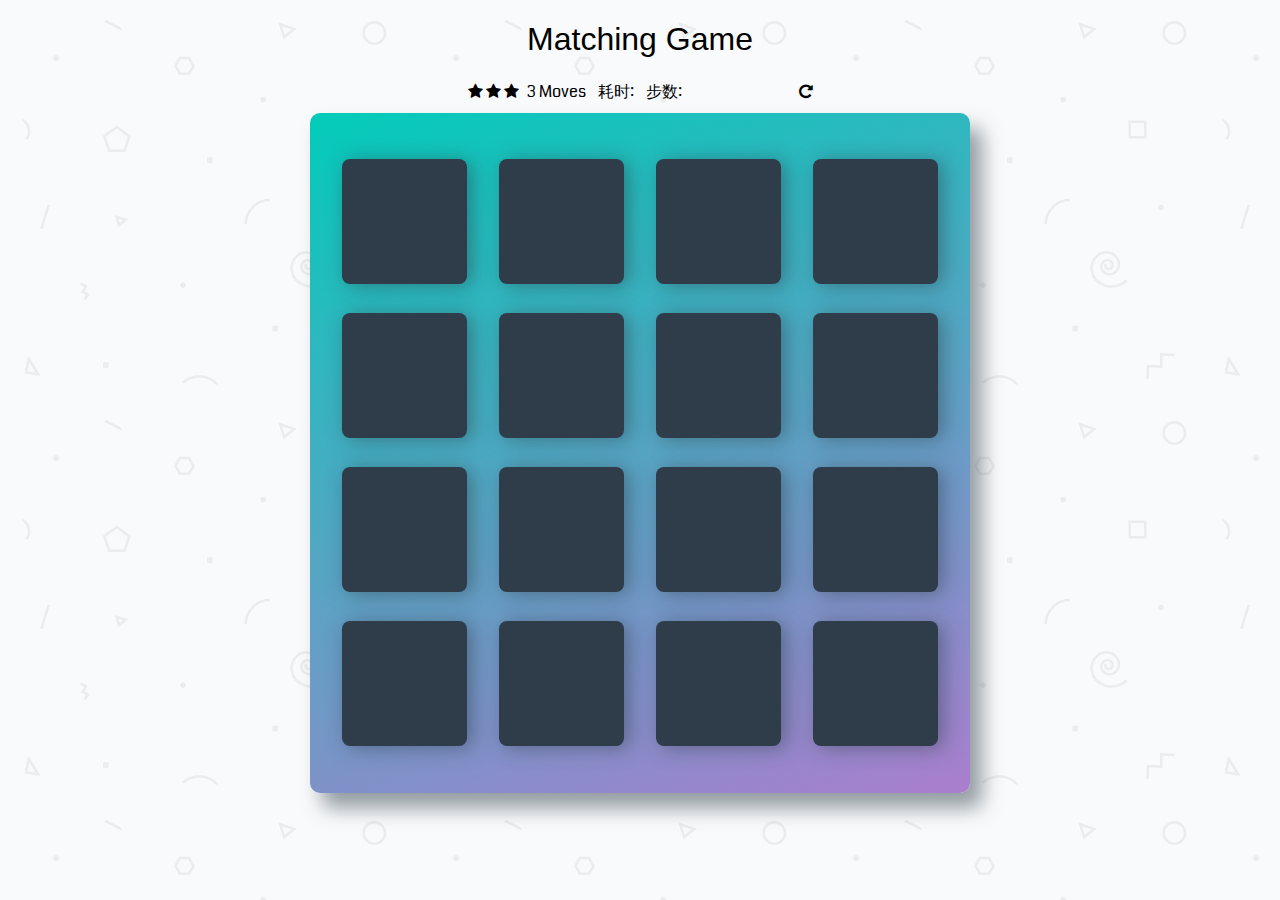
==== index.html @ c34de95b "修复了每次卡片只能点击一次的bug，修复了匹配成功后只能取消绑定点击的第二张卡片的bug" ====
<!doctype html>
<html lang="en">
<head>
    <meta charset="utf-8">
    <title>Matching Game</title>
    <meta name="description" content="">
    <link rel="stylesheet prefetch" href="https://maxcdn.bootstrapcdn.com/font-awesome/4.6.1/css/font-awesome.min.css">
    <link rel="stylesheet prefetch" href="https://fonts.googleapis.com/css?family=Coda">
    <link rel="stylesheet" href="css/app.css">     
</head>
<body>

    <div class="container">
        <header>
            <h1>Matching Game</h1>
        </header>

        <section class="score-panel">
        	<ul class="stars">
        		<li><i class="fa fa-star"></i></li>
        		<li><i class="fa fa-star"></i></li>
        		<li><i class="fa fa-star"></i></li>
        	</ul>
        	<span class="moves">3</span> Moves
            <span class="moves">&nbsp;&nbsp;&nbsp;耗时:</span>
            <span class="moves">&nbsp;&nbsp;&nbsp;步数:</span>  
            <div class="restart">
        		<i class="fa fa-repeat" onclick="reset()"></i>
        	</div>
        </section>

        <ul class="deck">
         
        </ul>
    </div>

    <script src="js/app.js"></script>
</body>
</html>
---- css/app.css ----
html {
    box-sizing: border-box;
}

*,
*::before,
*::after {
    box-sizing: inherit;
}

html,
body {
    width: 100%;
    height: 100%;
    margin: 0;
    padding: 0;
}

body {
    background: #ffffff url('../img/geometry2.png'); /* Background pattern from Subtle Patterns */
    font-family: 'Coda', cursive;
}

.container {
    display: flex;
    justify-content: center;
    align-items: center;
    flex-direction: column;
}

h1 {
    font-family: 'Open Sans', sans-serif;
    font-weight: 300;
}

/*
 * Styles for the deck of cards
 */

.deck {
    width: 660px;
    min-height: 680px;
    background: linear-gradient(160deg, #02ccba 0%, #aa7ecd 100%);
    padding: 32px;
    border-radius: 10px;
    box-shadow: 12px 15px 20px 0 rgba(46, 61, 73, 0.5);
    display: flex;
    flex-wrap: wrap;
    justify-content: space-between;
    align-items: center;
    margin: 0 0 3em;
}

.deck .card {
    height: 125px;
    width: 125px;
    background: #2e3d49;
    font-size: 0;
    color: #ffffff;
    border-radius: 8px;
    cursor: pointer;
    display: flex;
    justify-content: center;
    align-items: center;
    box-shadow: 5px 2px 20px 0 rgba(46, 61, 73, 0.5);
}

.deck .card.open {
    transform: rotateY(0);
    background: #02b3e4;
    cursor: default;
}
.deck .card.error {
    transform: rotateY(0);
    background: red;
    cursor: default;
}

.deck .card.show {
    font-size: 33px;
}

.deck .card.match {
    cursor: default;
    background: #02ccba;
    font-size: 33px;
}

/*
 * Styles for the Score Panel
 */

.score-panel {
    text-align: left;
    width: 345px;
    margin-bottom: 10px;
}

.score-panel .stars {
    margin: 0;
    padding: 0;
    display: inline-block;
    margin: 0 5px 0 0;
}

.score-panel .stars li {
    list-style: none;
    display: inline-block;
}

.score-panel .restart {
    float: right;
    cursor: pointer;
}
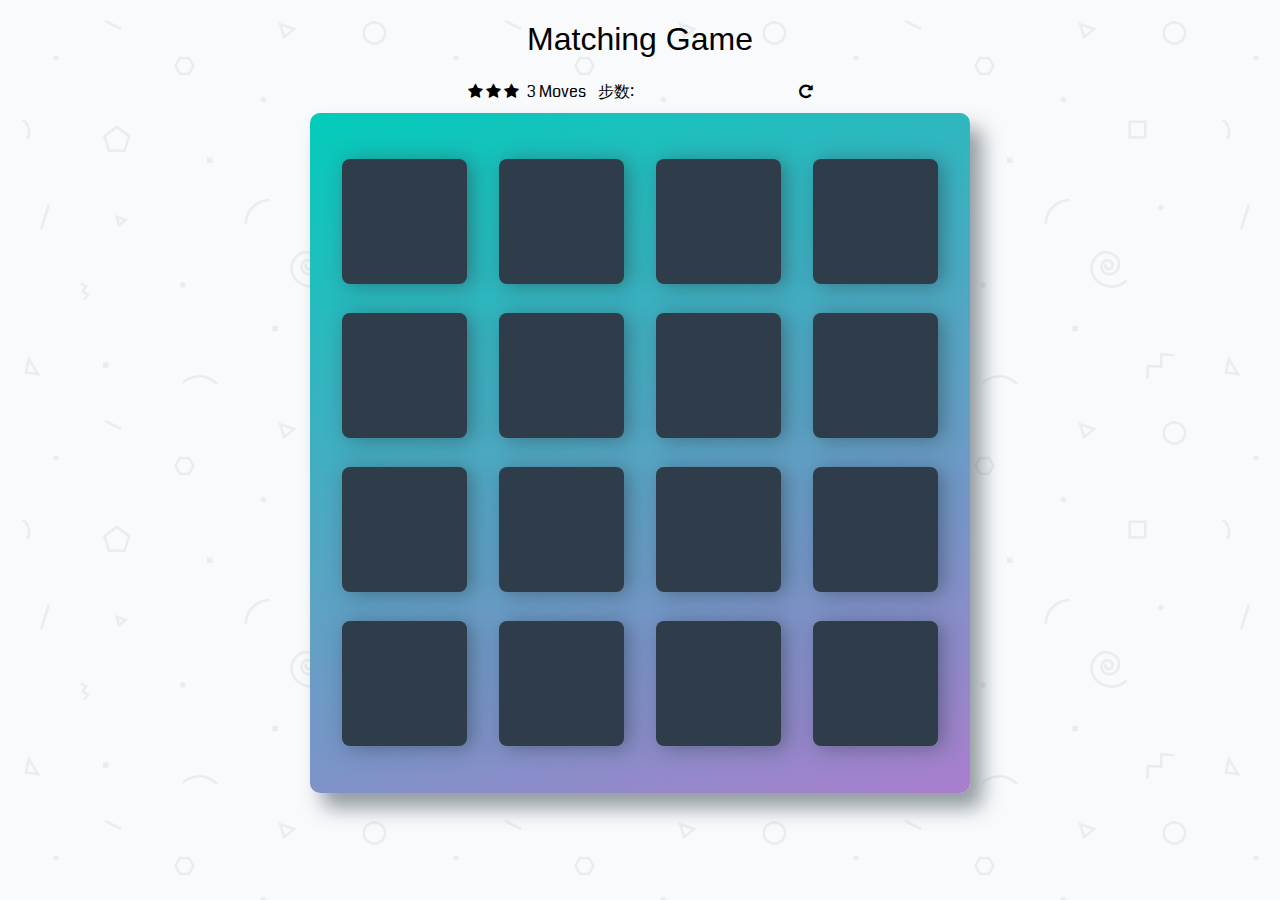
==== commit 39b651e7: "添加了计算步数的功能，每点击两次不同卡片算一步" ====
--- a/index.html
+++ b/index.html
@@ -22,8 +22,8 @@
         		<li><i class="fa fa-star"></i></li>
         	</ul>
         	<span class="moves">3</span> Moves
-            <span class="moves">&nbsp;&nbsp;&nbsp;耗时:</span>
-            <span class="moves">&nbsp;&nbsp;&nbsp;步数:</span>  
+            <span class="moves">&nbsp;&nbsp;&nbsp;步数:</span>
+            <span id="steps"></span>  
             <div class="restart">
         		<i class="fa fa-repeat" onclick="reset()"></i>
         	</div>
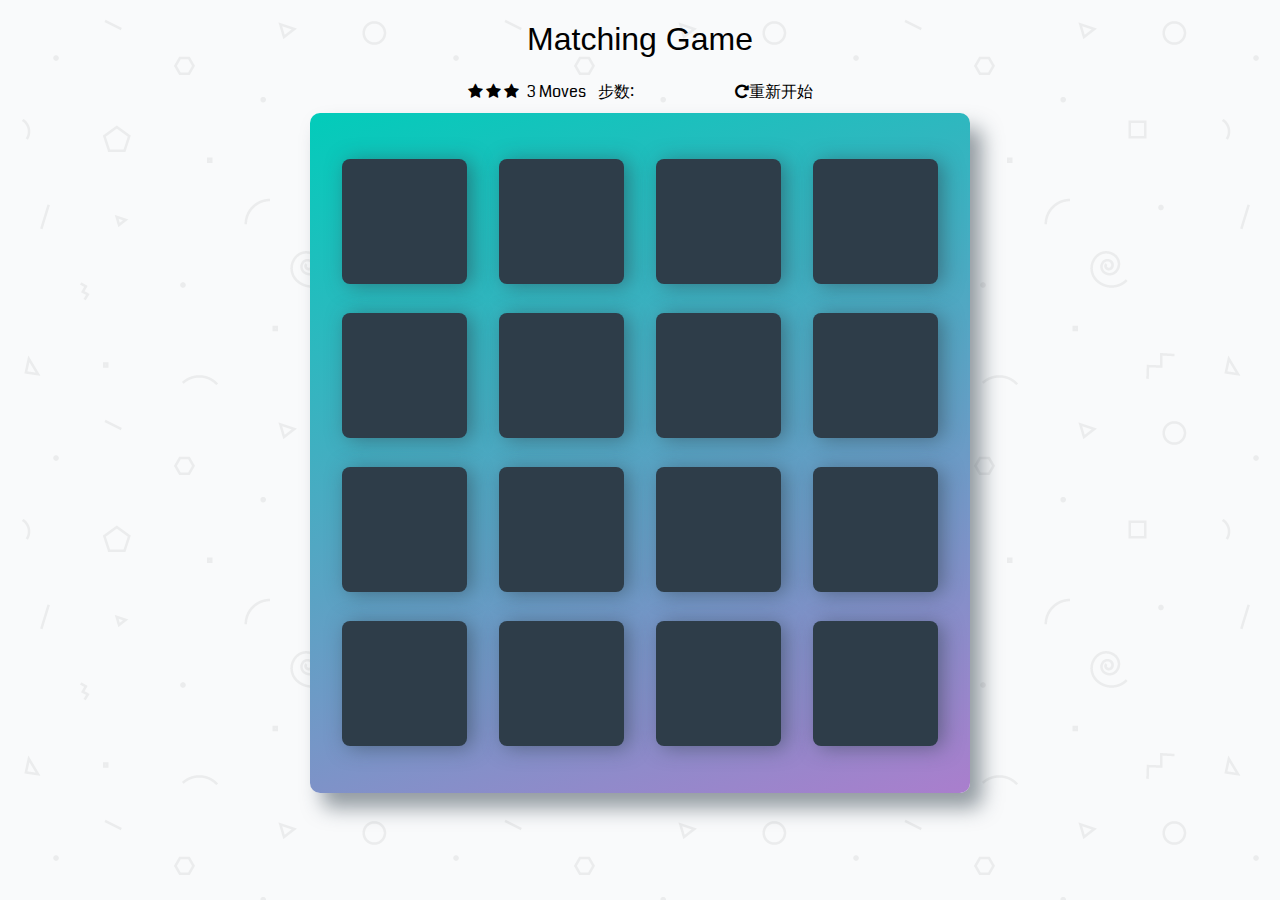
==== commit f7c1d41a: "修改了重新开始函数，使其在页面重置游戏，又不是重新加载一次页面" ====
--- a/index.html
+++ b/index.html
@@ -25,7 +25,7 @@
             <span class="moves">&nbsp;&nbsp;&nbsp;步数:</span>
             <span id="steps"></span>  
             <div class="restart">
-        		<i class="fa fa-repeat" onclick="reset()"></i>
+        		<i class="fa fa-repeat" onclick="reset('是否重新开始?')">重新开始</i>
         	</div>
         </section>
 
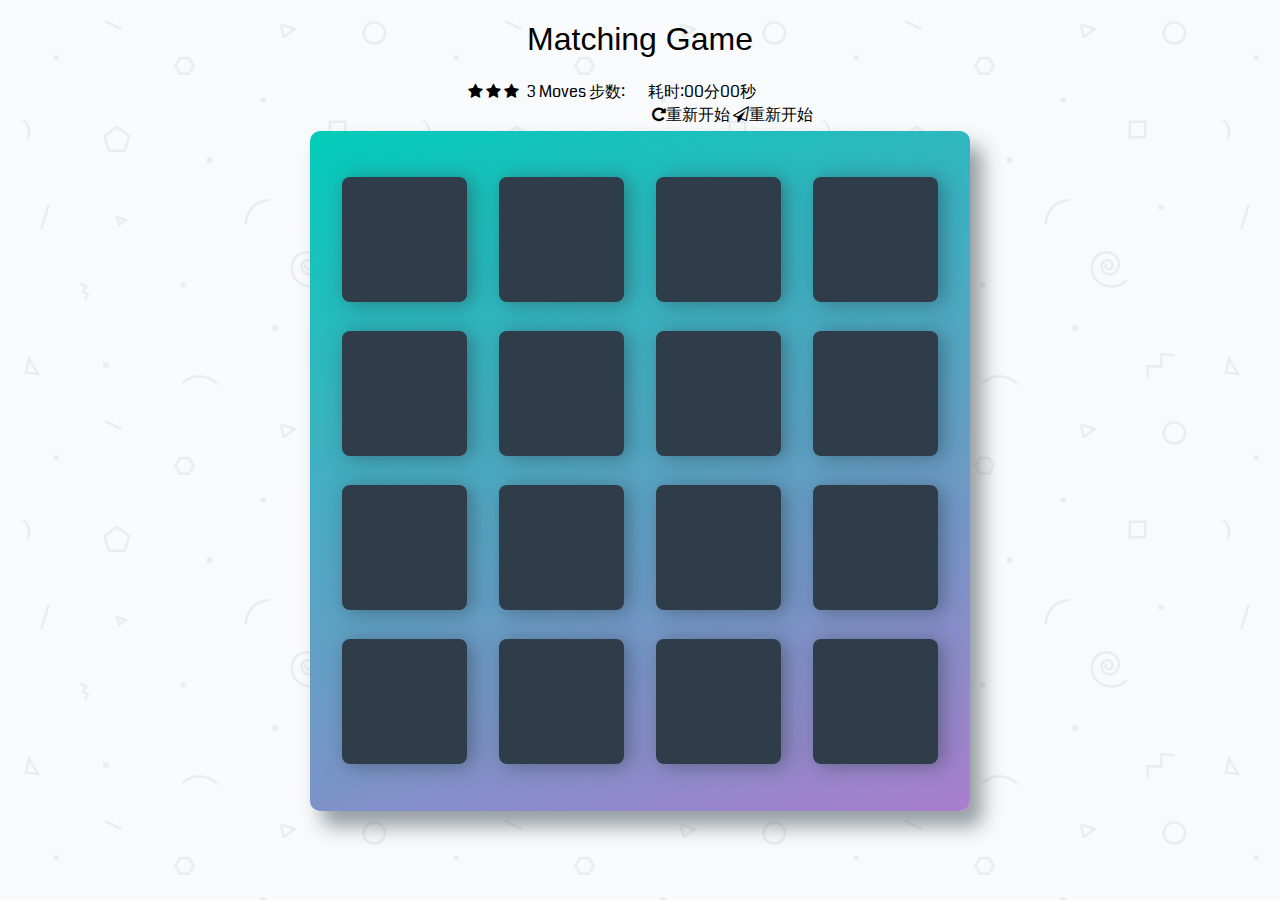
==== commit 5dbce42e: "添加了计时器，但没成功" ====
--- a/index.html
+++ b/index.html
@@ -17,15 +17,15 @@
 
         <section class="score-panel">
         	<ul class="stars">
-        		<li><i class="fa fa-star"></i></li>
-        		<li><i class="fa fa-star"></i></li>
-        		<li><i class="fa fa-star"></i></li>
         	</ul>
-        	<span class="moves">3</span> Moves
-            <span class="moves">&nbsp;&nbsp;&nbsp;步数:</span>
-            <span id="steps"></span>  
+        	<span class="moves"></span> Moves
+            <span>步数:</span>
+            <span class="steps"></span>
+             <span>耗时:00分00秒</span> 
+             <span class="time"></span>
             <div class="restart">
         		<i class="fa fa-repeat" onclick="reset('是否重新开始?')">重新开始</i>
+                <i class="fa fa-paper-plane-o" onclick="start()">重新开始</i>
         	</div>
         </section>
 
--- a/css/app.css
+++ b/css/app.css
@@ -93,7 +93,7 @@
 .score-panel {
     text-align: left;
     width: 345px;
-    margin-bottom: 10px;
+    margin-bottom: 5px;
 }
 
 .score-panel .stars {
@@ -112,3 +112,9 @@
     float: right;
     cursor: pointer;
 }
+.steps{
+    margin-right: 20px;
+}
+.score-panel .restart li{
+    margin-righ: 30px;
+}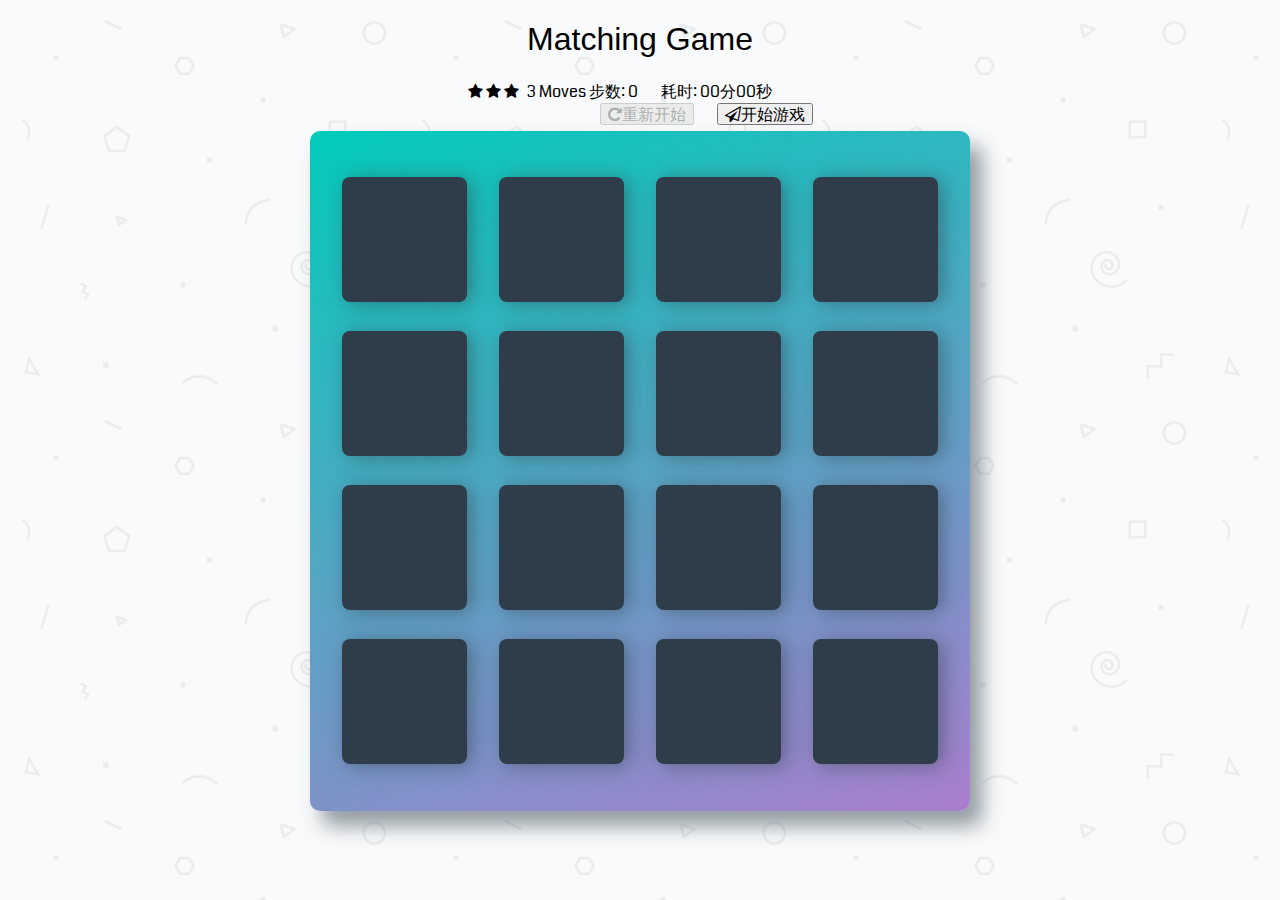
==== commit 97bf5332: "根据步数和时间设置星星还有一点bug，其他已经完成" ====
--- a/index.html
+++ b/index.html
@@ -20,12 +20,12 @@
         	</ul>
         	<span class="moves"></span> Moves
             <span>步数:</span>
-            <span class="steps"></span>
-             <span>耗时:00分00秒</span> 
-             <span class="time"></span>
+            <span class="steps">0</span>
+             <span>耗时:</span> 
+             <span class="time">00分00秒</span>
             <div class="restart">
-        		<i class="fa fa-repeat" onclick="reset('是否重新开始?')">重新开始</i>
-                <i class="fa fa-paper-plane-o" onclick="start()">重新开始</i>
+        		<button class="fa fa-repeat" id="restart" onclick="reset('是否重新开始?')" disabled="disabled">重新开始</button>
+                <button class="fa fa-paper-plane-o" id="starting" onclick="started()">开始游戏</button>
         	</div>
         </section>
 
--- a/css/app.css
+++ b/css/app.css
@@ -115,6 +115,6 @@
 .steps{
     margin-right: 20px;
 }
-.score-panel .restart li{
-    margin-righ: 30px;
+.score-panel .restart button{
+    margin-left: 20px;
 }